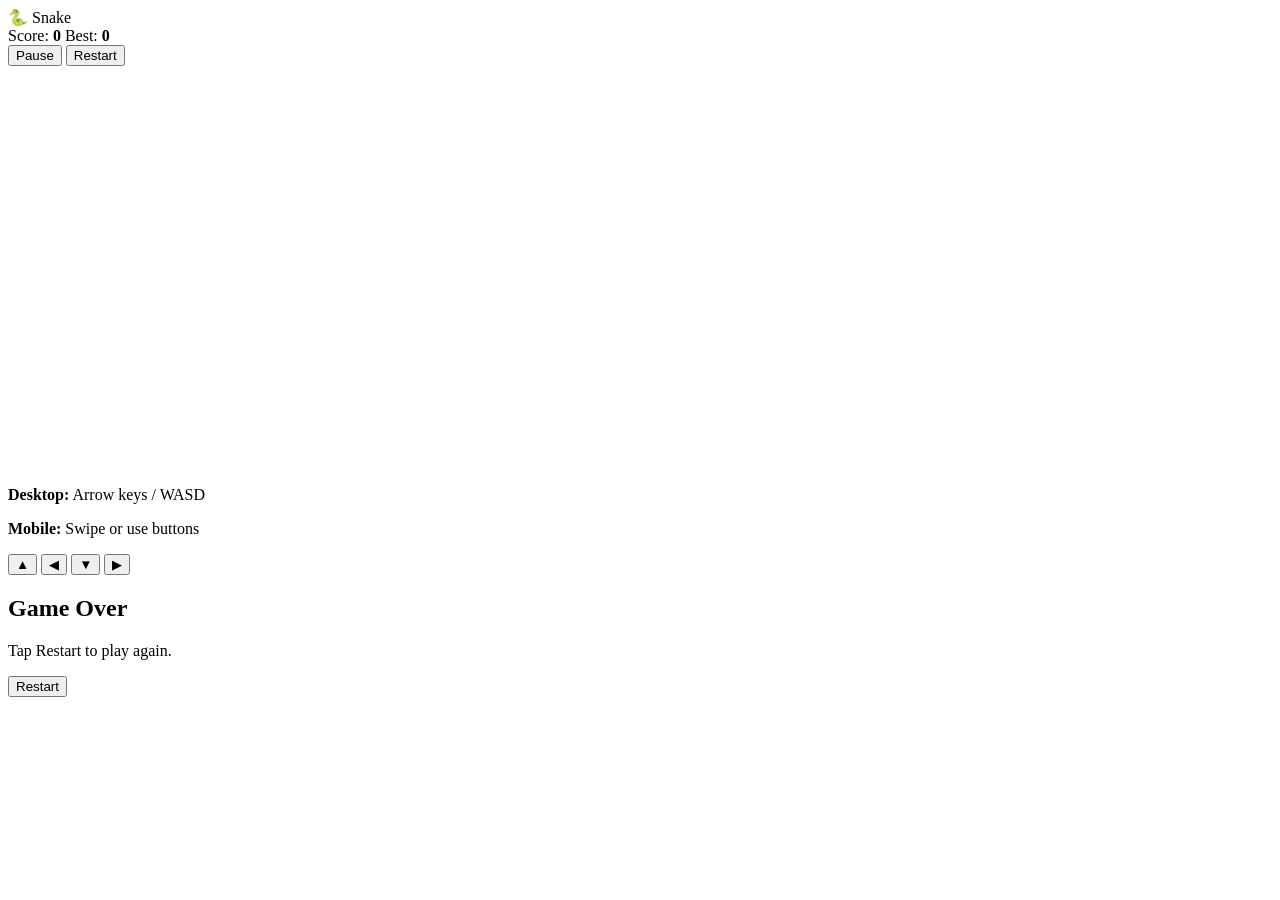
==== index.html @ 8e9a7769 "Create index.html" ====
<!doctype html>
<html lang="en">
  <head>
    <meta charset="utf-8" />
    <meta name="viewport" content="width=device-width,initial-scale=1,viewport-fit=cover" />
    <title>Snake</title>
    <link rel="stylesheet" href="style.css" />
  </head>
  <body>
    <header class="topbar">
      <div class="title">🐍 Snake</div>
      <div class="stats">
        <span>Score: <b id="score">0</b></span>
        <span>Best: <b id="best">0</b></span>
      </div>
      <div class="actions">
        <button id="pauseBtn" class="btn">Pause</button>
        <button id="restartBtn" class="btn btn-primary">Restart</button>
      </div>
    </header>

    <main class="wrap">
      <canvas id="game" width="400" height="400" aria-label="Snake game canvas"></canvas>

      <section class="help">
        <p><b>Desktop:</b> Arrow keys / WASD</p>
        <p><b>Mobile:</b> Swipe or use buttons</p>
      </section>

      <!-- Mobile controls -->
      <section class="pad" aria-label="Touch controls">
        <button class="pad-btn up" data-dir="up">▲</button>
        <button class="pad-btn left" data-dir="left">◀</button>
        <button class="pad-btn down" data-dir="down">▼</button>
        <button class="pad-btn right" data-dir="right">▶</button>
      </section>

      <div id="overlay" class="overlay hidden">
        <div class="card">
          <h2 id="overlayTitle">Game Over</h2>
          <p id="overlayMsg">Tap Restart to play again.</p>
          <div class="overlay-actions">
            <button id="overlayRestart" class="btn btn-primary">Restart</button>
          </div>
        </div>
      </div>
    </main>

    <script src="game.js"></script>
  </body>
</html>
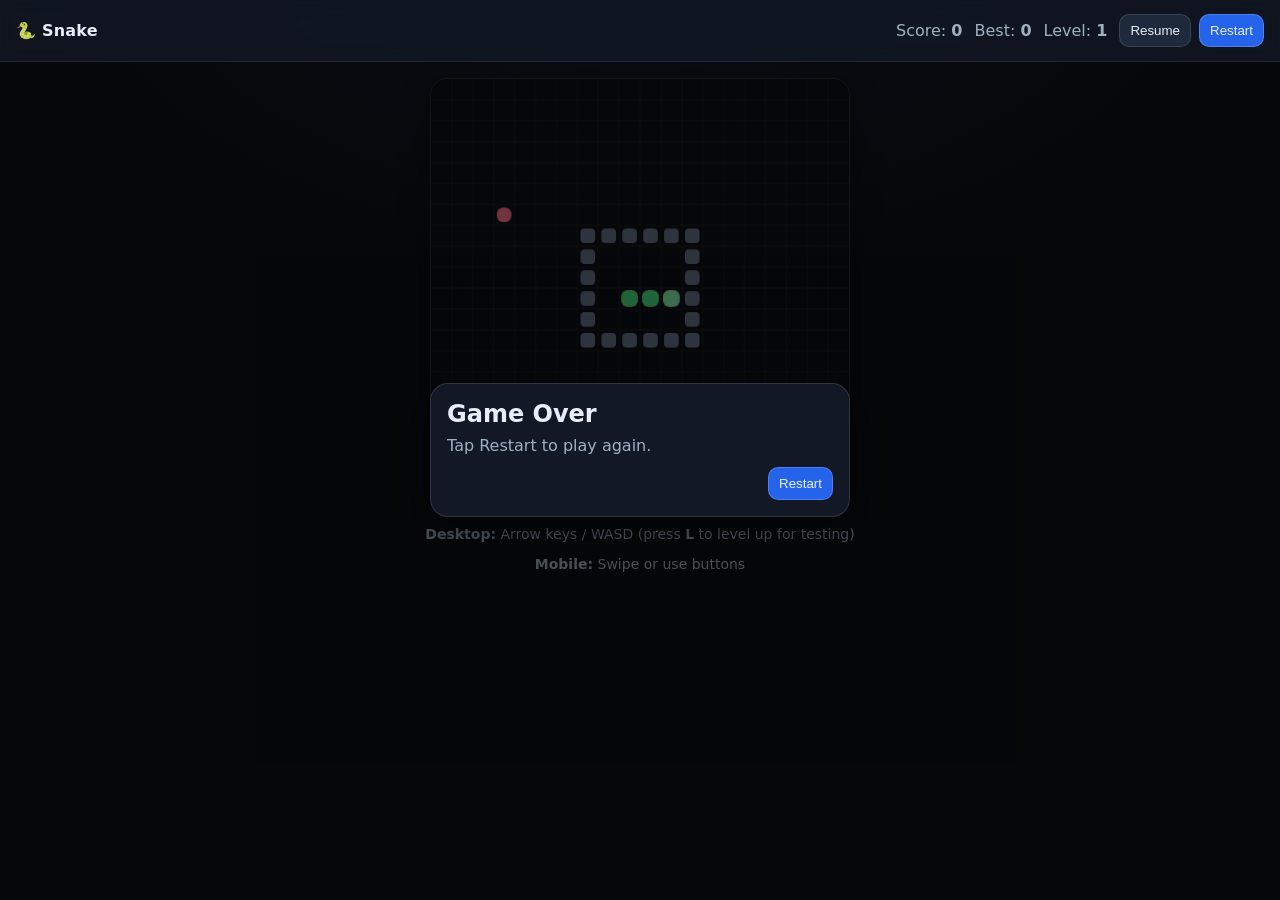
==== commit 2e8f334e: "Add levels and obstacle layouts" ====
--- a/index.html
+++ b/index.html
@@ -12,6 +12,7 @@
       <div class="stats">
         <span>Score: <b id="score">0</b></span>
         <span>Best: <b id="best">0</b></span>
+        <span>Level: <b id="level">1</b></span>
       </div>
       <div class="actions">
         <button id="pauseBtn" class="btn">Pause</button>
@@ -23,7 +24,7 @@
       <canvas id="game" width="400" height="400" aria-label="Snake game canvas"></canvas>
 
       <section class="help">
-        <p><b>Desktop:</b> Arrow keys / WASD</p>
+        <p><b>Desktop:</b> Arrow keys / WASD (press <b>L</b> to level up for testing)</p>
         <p><b>Mobile:</b> Swipe or use buttons</p>
       </section>
 
@@ -44,6 +45,8 @@
           </div>
         </div>
       </div>
+
+      <div id="levelToast" class="level-toast hidden" aria-live="polite">Level 1!</div>
     </main>
 
     <script src="game.js"></script>
--- a/style.css
+++ b/style.css
@@ -0,0 +1,137 @@
+:root {
+  --bg: #0b0f14;
+  --panel: #121826;
+  --text: #e8eef6;
+  --muted: #9fb0c3;
+  --accent: #4ade80;
+  --danger: #fb7185;
+  --btn: #1e293b;
+  --btn2: #2563eb;
+}
+
+* { box-sizing: border-box; }
+html, body { height: 100%; }
+body {
+  margin: 0;
+  font-family: system-ui, -apple-system, Segoe UI, Roboto, Arial, sans-serif;
+  background: radial-gradient(1200px 700px at 50% -10%, #182033 0%, var(--bg) 55%);
+  color: var(--text);
+}
+
+.topbar {
+  display: grid;
+  grid-template-columns: 1fr auto auto;
+  gap: 12px;
+  align-items: center;
+  padding: 14px 16px;
+  background: rgba(18,24,38,0.8);
+  backdrop-filter: blur(10px);
+  border-bottom: 1px solid rgba(255,255,255,0.08);
+  position: sticky;
+  top: 0;
+  z-index: 10;
+}
+
+.title { font-weight: 800; letter-spacing: 0.2px; }
+.stats { color: var(--muted); display: flex; gap: 12px; flex-wrap: wrap; }
+.actions { display: flex; gap: 8px; }
+
+.btn {
+  border: 1px solid rgba(255,255,255,0.12);
+  background: var(--btn);
+  color: var(--text);
+  padding: 8px 10px;
+  border-radius: 10px;
+  cursor: pointer;
+}
+.btn-primary { background: var(--btn2); border-color: rgba(255,255,255,0.18); }
+
+.wrap {
+  display: grid;
+  place-items: center;
+  padding: 16px;
+  gap: 14px;
+}
+
+canvas {
+  width: min(92vw, 420px);
+  height: min(92vw, 420px);
+  max-width: 420px;
+  max-height: 420px;
+  background: rgba(10,14,20,0.9);
+  border: 1px solid rgba(255,255,255,0.12);
+  border-radius: 18px;
+  box-shadow: 0 10px 30px rgba(0,0,0,0.35);
+  touch-action: none; /* allow swipe handling */
+}
+
+.help {
+  color: var(--muted);
+  text-align: center;
+  font-size: 14px;
+}
+
+.pad {
+  display: grid;
+  grid-template-areas:
+    ". up ."
+    "left down right";
+  gap: 10px;
+  width: min(92vw, 360px);
+  user-select: none;
+}
+
+.pad-btn {
+  font-size: 18px;
+  padding: 14px 16px;
+  border-radius: 16px;
+  border: 1px solid rgba(255,255,255,0.14);
+  background: rgba(30,41,59,0.9);
+  color: var(--text);
+}
+.pad-btn:active { transform: translateY(1px); }
+.up { grid-area: up; }
+.left { grid-area: left; }
+.down { grid-area: down; }
+.right { grid-area: right; }
+
+@media (min-width: 700px) {
+  .pad { display: none; } /* desktop doesn't need on-screen pad */
+}
+
+.overlay {
+  position: fixed;
+  inset: 0;
+  display: grid;
+  place-items: center;
+  background: rgba(0,0,0,0.55);
+  padding: 16px;
+}
+.hidden { display: none; }
+
+.card {
+  width: min(92vw, 420px);
+  background: var(--panel);
+  border: 1px solid rgba(255,255,255,0.12);
+  border-radius: 18px;
+  padding: 16px;
+  box-shadow: 0 12px 40px rgba(0,0,0,0.45);
+}
+.card h2 { margin: 0 0 8px; }
+.card p { margin: 0 0 12px; color: var(--muted); }
+.overlay-actions { display: flex; gap: 10px; justify-content: flex-end; }
+
+.level-toast {
+  position: fixed;
+  top: 82px;
+  left: 50%;
+  transform: translateX(-50%);
+  background: rgba(37, 99, 235, 0.95);
+  border: 1px solid rgba(255, 255, 255, 0.24);
+  color: #fff;
+  padding: 8px 14px;
+  border-radius: 999px;
+  font-weight: 700;
+  z-index: 20;
+  box-shadow: 0 8px 20px rgba(0, 0, 0, 0.35);
+}
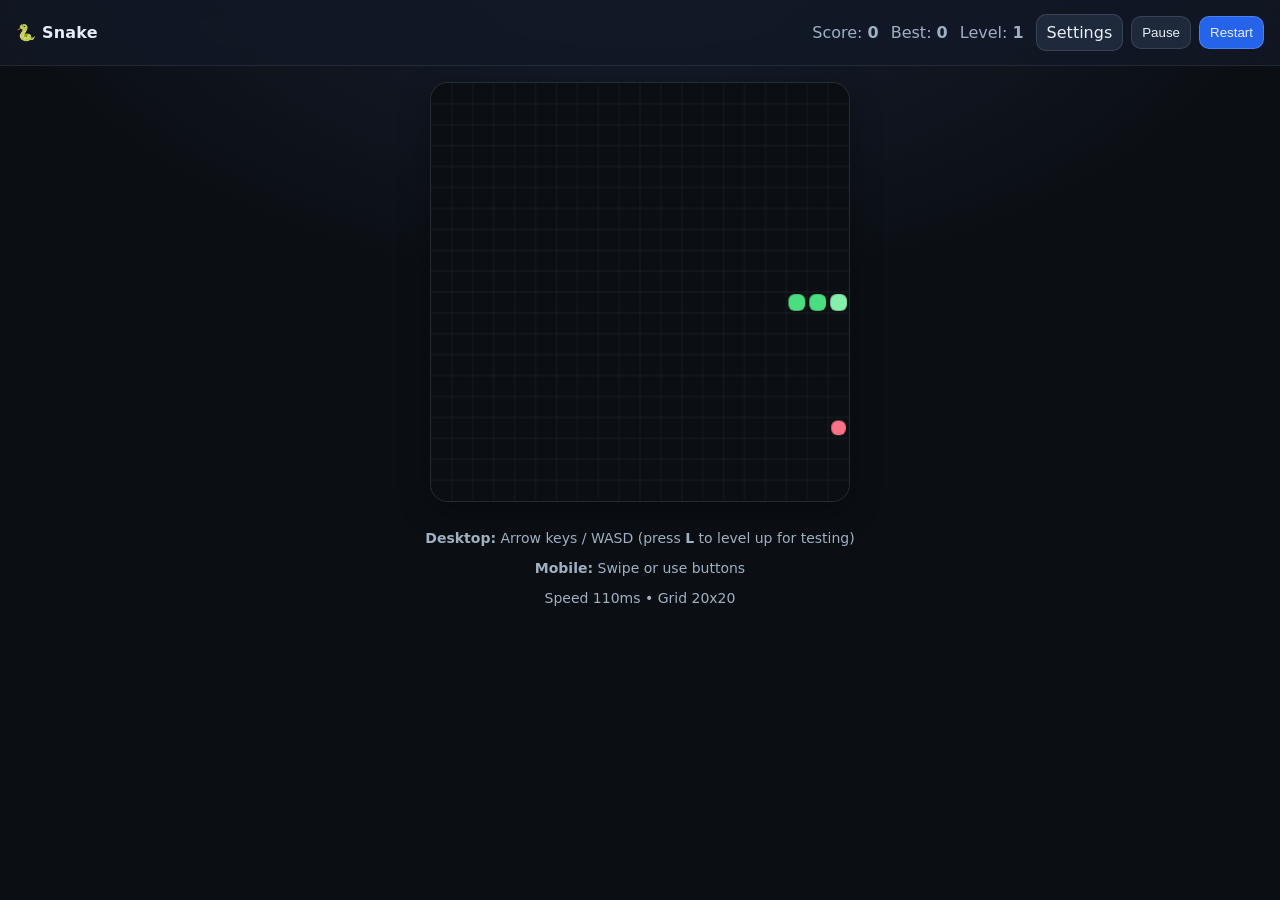
==== commit 35474550: "Remove obstacles and add game settings page" ====
--- a/index.html
+++ b/index.html
@@ -15,6 +15,7 @@
         <span>Level: <b id="level">1</b></span>
       </div>
       <div class="actions">
+        <a href="settings.html" class="btn">Settings</a>
         <button id="pauseBtn" class="btn">Pause</button>
         <button id="restartBtn" class="btn btn-primary">Restart</button>
       </div>
@@ -26,9 +27,9 @@
       <section class="help">
         <p><b>Desktop:</b> Arrow keys / WASD (press <b>L</b> to level up for testing)</p>
         <p><b>Mobile:</b> Swipe or use buttons</p>
+        <p id="settingsInfo">Speed 110ms • Grid 20x20</p>
       </section>
 
-      <!-- Mobile controls -->
       <section class="pad" aria-label="Touch controls">
         <button class="pad-btn up" data-dir="up">▲</button>
         <button class="pad-btn left" data-dir="left">◀</button>
--- a/style.css
+++ b/style.css
@@ -18,6 +18,8 @@
   color: var(--text);
 }
 
+a { text-decoration: none; }
+
 .topbar {
   display: grid;
   grid-template-columns: 1fr auto auto;
@@ -34,7 +36,7 @@
 
 .title { font-weight: 800; letter-spacing: 0.2px; }
 .stats { color: var(--muted); display: flex; gap: 12px; flex-wrap: wrap; }
-.actions { display: flex; gap: 8px; }
+.actions { display: flex; gap: 8px; align-items: center; }
 
 .btn {
   border: 1px solid rgba(255,255,255,0.12);
@@ -62,7 +64,7 @@
   border: 1px solid rgba(255,255,255,0.12);
   border-radius: 18px;
   box-shadow: 0 10px 30px rgba(0,0,0,0.35);
-  touch-action: none; /* allow swipe handling */
+  touch-action: none;
 }
 
 .help {
@@ -96,7 +98,7 @@
 .right { grid-area: right; }
 
 @media (min-width: 700px) {
-  .pad { display: none; } /* desktop doesn't need on-screen pad */
+  .pad { display: none; }
 }
 
 .overlay {
@@ -135,3 +137,53 @@
   z-index: 20;
   box-shadow: 0 8px 20px rgba(0, 0, 0, 0.35);
 }
+
+.settings-wrap {
+  min-height: 100%;
+  display: grid;
+  place-items: center;
+  padding: 20px;
+}
+
+.settings-card {
+  width: min(92vw, 520px);
+  background: var(--panel);
+  border: 1px solid rgba(255,255,255,0.12);
+  border-radius: 18px;
+  padding: 18px;
+  box-shadow: 0 12px 40px rgba(0,0,0,0.45);
+}
+
+.settings-card h1 {
+  margin: 0 0 8px;
+}
+
+.settings-note {
+  margin: 0 0 16px;
+  color: var(--muted);
+}
+
+.field {
+  display: grid;
+  gap: 8px;
+  margin-bottom: 14px;
+}
+
+.field span {
+  color: var(--text);
+  font-weight: 600;
+}
+
+.field input[type="range"] {
+  width: 100%;
+}
+
+.field b {
+  color: var(--muted);
+}
+
+.settings-actions {
+  display: flex;
+  justify-content: flex-end;
+  gap: 10px;
+}
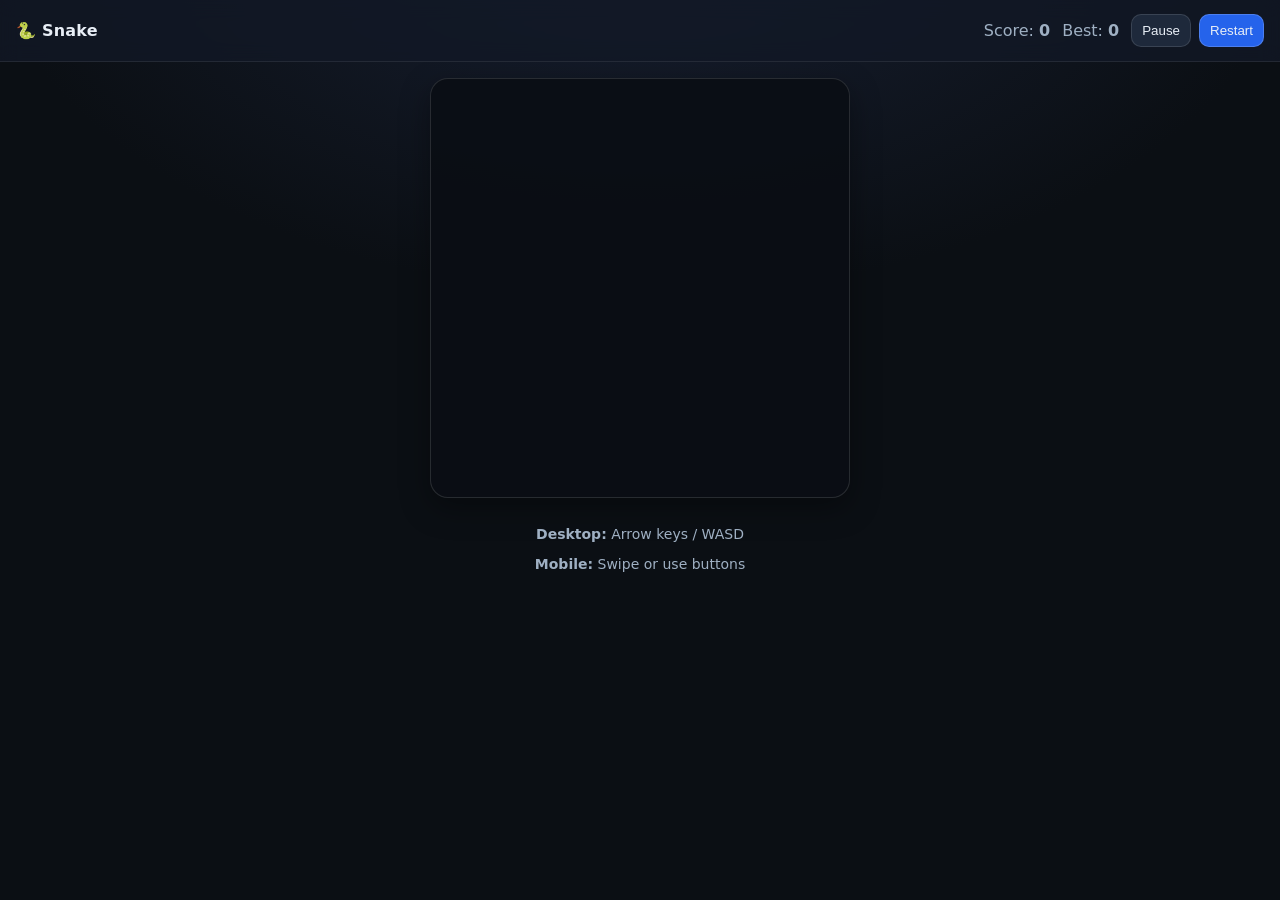
==== commit 61a12853: "Create index.html" ====
--- a/index.html
+++ b/index.html
@@ -12,10 +12,8 @@
       <div class="stats">
         <span>Score: <b id="score">0</b></span>
         <span>Best: <b id="best">0</b></span>
-        <span>Level: <b id="level">1</b></span>
       </div>
       <div class="actions">
-        <a href="settings.html" class="btn">Settings</a>
         <button id="pauseBtn" class="btn">Pause</button>
         <button id="restartBtn" class="btn btn-primary">Restart</button>
       </div>
@@ -25,11 +23,11 @@
       <canvas id="game" width="400" height="400" aria-label="Snake game canvas"></canvas>
 
       <section class="help">
-        <p><b>Desktop:</b> Arrow keys / WASD (press <b>L</b> to level up for testing)</p>
+        <p><b>Desktop:</b> Arrow keys / WASD</p>
         <p><b>Mobile:</b> Swipe or use buttons</p>
-        <p id="settingsInfo">Speed 110ms • Grid 20x20</p>
       </section>
 
+      <!-- Mobile controls -->
       <section class="pad" aria-label="Touch controls">
         <button class="pad-btn up" data-dir="up">▲</button>
         <button class="pad-btn left" data-dir="left">◀</button>
@@ -46,8 +44,6 @@
           </div>
         </div>
       </div>
-
-      <div id="levelToast" class="level-toast hidden" aria-live="polite">Level 1!</div>
     </main>
 
     <script src="game.js"></script>
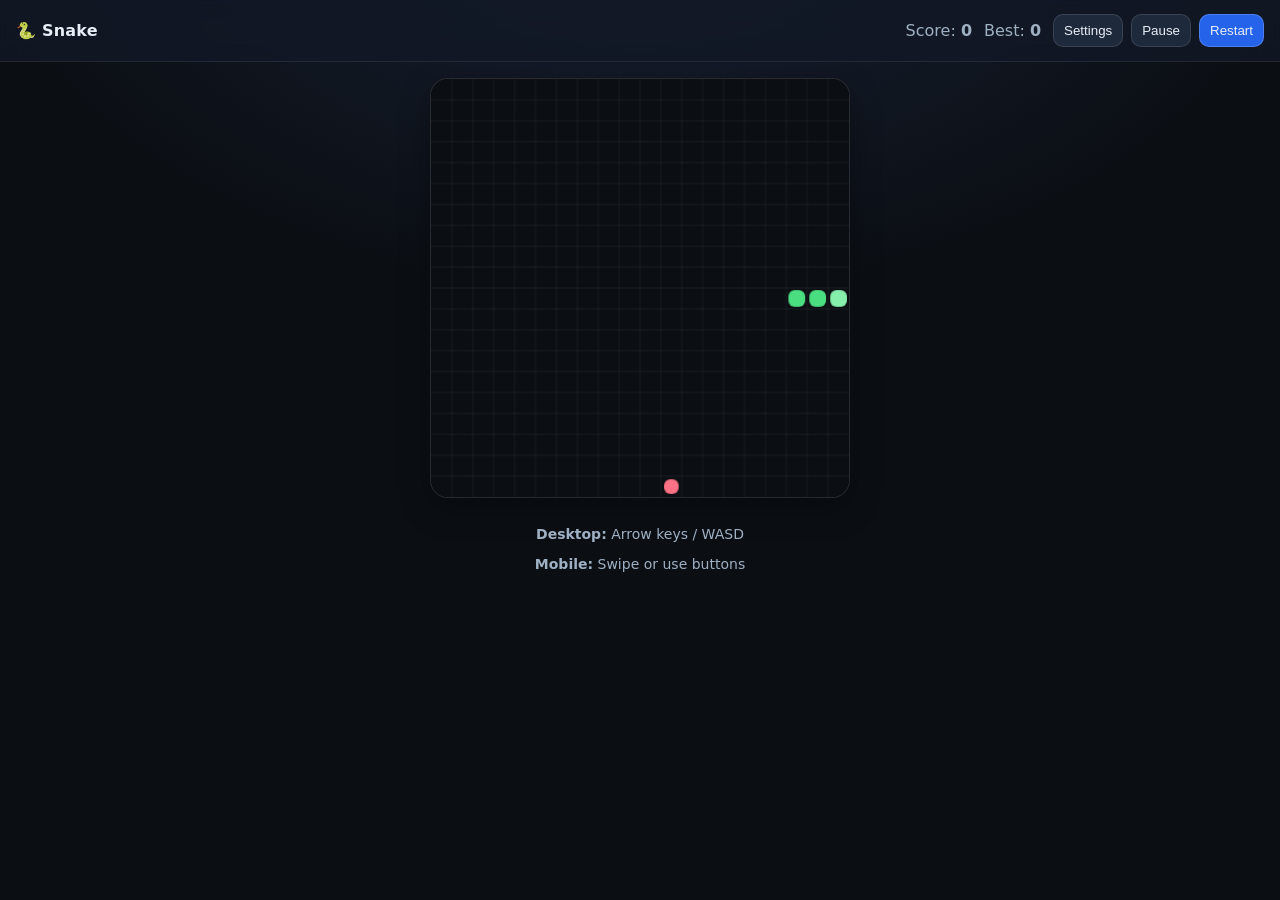
==== commit 57429a67: "Update index.html" ====
--- a/index.html
+++ b/index.html
@@ -6,14 +6,18 @@
     <title>Snake</title>
     <link rel="stylesheet" href="style.css" />
   </head>
+
   <body>
     <header class="topbar">
       <div class="title">🐍 Snake</div>
+
       <div class="stats">
         <span>Score: <b id="score">0</b></span>
         <span>Best: <b id="best">0</b></span>
       </div>
+
       <div class="actions">
+        <button id="settingsBtn" class="btn" aria-haspopup="dialog">Settings</button>
         <button id="pauseBtn" class="btn">Pause</button>
         <button id="restartBtn" class="btn btn-primary">Restart</button>
       </div>
@@ -44,6 +48,51 @@
           </div>
         </div>
       </div>
+
+      <!-- Settings -->
+      <div
+        id="settingsModal"
+        class="overlay hidden"
+        role="dialog"
+        aria-modal="true"
+        aria-label="Settings"
+      >
+        <div class="card">
+          <div class="settings-head">
+            <h2 style="margin:0">Settings</h2>
+            <button id="settingsClose" class="btn">Close</button>
+          </div>
+
+          <div class="settings-grid">
+            <label class="row">
+              <span>Speed</span>
+              <span class="row-right">
+                <input id="speedInput" type="range" min="55" max="180" step="5" />
+                <b id="speedVal">110ms</b>
+              </span>
+            </label>
+
+            <label class="row">
+              <span>Sound</span>
+              <input id="soundInput" type="checkbox" />
+            </label>
+
+            <label class="row">
+              <span>Vibration</span>
+              <input id="vibInput" type="checkbox" />
+            </label>
+
+            <label class="row">
+              <span>Reduced motion</span>
+              <input id="rmInput" type="checkbox" />
+            </label>
+
+            <p class="settings-note">
+              Tip: press <b>Esc</b> to close. Reduced motion disables particles/shake/flash.
+            </p>
+          </div>
+        </div>
+      </div>
     </main>
 
     <script src="game.js"></script>
--- a/style.css
+++ b/style.css
@@ -18,8 +18,6 @@
   color: var(--text);
 }
 
-a { text-decoration: none; }
-
 .topbar {
   display: grid;
   grid-template-columns: 1fr auto auto;
@@ -35,8 +33,8 @@
 }
 
 .title { font-weight: 800; letter-spacing: 0.2px; }
-.stats { color: var(--muted); display: flex; gap: 12px; flex-wrap: wrap; }
-.actions { display: flex; gap: 8px; align-items: center; }
+.stats { color: var(--muted); display: flex; gap: 12px; }
+.actions { display: flex; gap: 8px; }
 
 .btn {
   border: 1px solid rgba(255,255,255,0.12);
@@ -64,7 +62,7 @@
   border: 1px solid rgba(255,255,255,0.12);
   border-radius: 18px;
   box-shadow: 0 10px 30px rgba(0,0,0,0.35);
-  touch-action: none;
+  touch-action: none; /* allow swipe handling */
 }
 
 .help {
@@ -98,7 +96,7 @@
 .right { grid-area: right; }
 
 @media (min-width: 700px) {
-  .pad { display: none; }
+  .pad { display: none; } /* desktop doesn't need on-screen pad */
 }
 
 .overlay {
@@ -122,68 +120,3 @@
 .card h2 { margin: 0 0 8px; }
 .card p { margin: 0 0 12px; color: var(--muted); }
 .overlay-actions { display: flex; gap: 10px; justify-content: flex-end; }
-
-.level-toast {
-  position: fixed;
-  top: 82px;
-  left: 50%;
-  transform: translateX(-50%);
-  background: rgba(37, 99, 235, 0.95);
-  border: 1px solid rgba(255, 255, 255, 0.24);
-  color: #fff;
-  padding: 8px 14px;
-  border-radius: 999px;
-  font-weight: 700;
-  z-index: 20;
-  box-shadow: 0 8px 20px rgba(0, 0, 0, 0.35);
-}
-
-.settings-wrap {
-  min-height: 100%;
-  display: grid;
-  place-items: center;
-  padding: 20px;
-}
-
-.settings-card {
-  width: min(92vw, 520px);
-  background: var(--panel);
-  border: 1px solid rgba(255,255,255,0.12);
-  border-radius: 18px;
-  padding: 18px;
-  box-shadow: 0 12px 40px rgba(0,0,0,0.45);
-}
-
-.settings-card h1 {
-  margin: 0 0 8px;
-}
-
-.settings-note {
-  margin: 0 0 16px;
-  color: var(--muted);
-}
-
-.field {
-  display: grid;
-  gap: 8px;
-  margin-bottom: 14px;
-}
-
-.field span {
-  color: var(--text);
-  font-weight: 600;
-}
-
-.field input[type="range"] {
-  width: 100%;
-}
-
-.field b {
-  color: var(--muted);
-}
-
-.settings-actions {
-  display: flex;
-  justify-content: flex-end;
-  gap: 10px;
-}
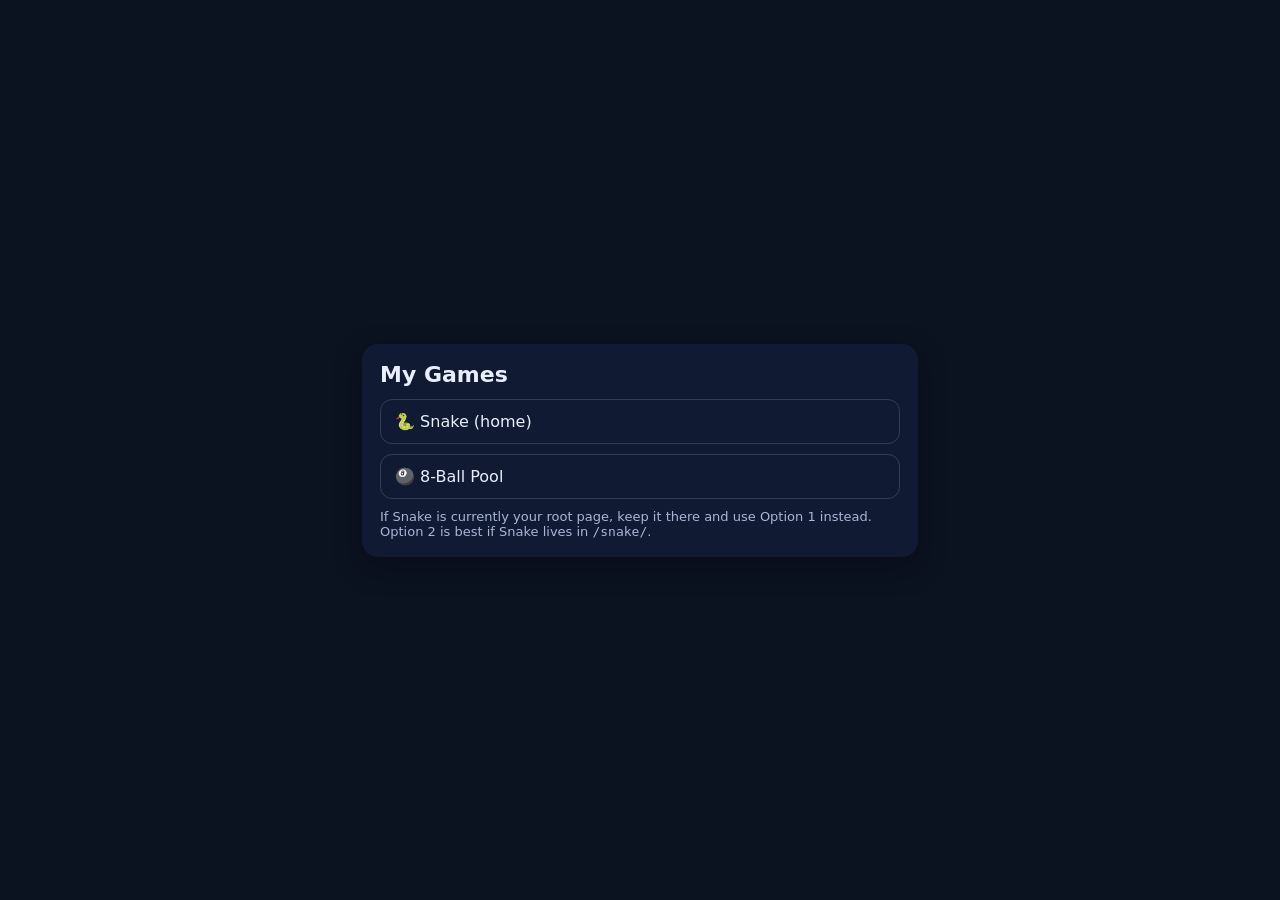
==== commit 9c2c61c9: "Update index.html" ====
--- a/index.html
+++ b/index.html
@@ -1,100 +1,41 @@
 <!doctype html>
 <html lang="en">
-  <head>
-    <meta charset="utf-8" />
-    <meta name="viewport" content="width=device-width,initial-scale=1,viewport-fit=cover" />
-    <title>Snake</title>
-    <link rel="stylesheet" href="style.css" />
-  </head>
-
-  <body>
-    <header class="topbar">
-      <div class="title">🐍 Snake</div>
-
-      <div class="stats">
-        <span>Score: <b id="score">0</b></span>
-        <span>Best: <b id="best">0</b></span>
-      </div>
-
-      <div class="actions">
-        <button id="settingsBtn" class="btn" aria-haspopup="dialog">Settings</button>
-        <button id="pauseBtn" class="btn">Pause</button>
-        <button id="restartBtn" class="btn btn-primary">Restart</button>
-      </div>
-    </header>
-
-    <main class="wrap">
-      <canvas id="game" width="400" height="400" aria-label="Snake game canvas"></canvas>
-
-      <section class="help">
-        <p><b>Desktop:</b> Arrow keys / WASD</p>
-        <p><b>Mobile:</b> Swipe or use buttons</p>
-      </section>
-
-      <!-- Mobile controls -->
-      <section class="pad" aria-label="Touch controls">
-        <button class="pad-btn up" data-dir="up">▲</button>
-        <button class="pad-btn left" data-dir="left">◀</button>
-        <button class="pad-btn down" data-dir="down">▼</button>
-        <button class="pad-btn right" data-dir="right">▶</button>
-      </section>
-
-      <div id="overlay" class="overlay hidden">
-        <div class="card">
-          <h2 id="overlayTitle">Game Over</h2>
-          <p id="overlayMsg">Tap Restart to play again.</p>
-          <div class="overlay-actions">
-            <button id="overlayRestart" class="btn btn-primary">Restart</button>
-          </div>
-        </div>
-      </div>
-
-      <!-- Settings -->
-      <div
-        id="settingsModal"
-        class="overlay hidden"
-        role="dialog"
-        aria-modal="true"
-        aria-label="Settings"
-      >
-        <div class="card">
-          <div class="settings-head">
-            <h2 style="margin:0">Settings</h2>
-            <button id="settingsClose" class="btn">Close</button>
-          </div>
-
-          <div class="settings-grid">
-            <label class="row">
-              <span>Speed</span>
-              <span class="row-right">
-                <input id="speedInput" type="range" min="55" max="180" step="5" />
-                <b id="speedVal">110ms</b>
-              </span>
-            </label>
-
-            <label class="row">
-              <span>Sound</span>
-              <input id="soundInput" type="checkbox" />
-            </label>
-
-            <label class="row">
-              <span>Vibration</span>
-              <input id="vibInput" type="checkbox" />
-            </label>
-
-            <label class="row">
-              <span>Reduced motion</span>
-              <input id="rmInput" type="checkbox" />
-            </label>
-
-            <p class="settings-note">
-              Tip: press <b>Esc</b> to close. Reduced motion disables particles/shake/flash.
-            </p>
-          </div>
-        </div>
-      </div>
-    </main>
-
-    <script src="game.js"></script>
-  </body>
+<head>
+  <meta charset="UTF-8" />
+  <meta name="viewport" content="width=device-width, initial-scale=1.0, viewport-fit=cover" />
+  <title>My Games</title>
+  <style>
+    body{
+      margin:0; min-height:100vh; display:grid; place-items:center;
+      font-family:system-ui, -apple-system, Segoe UI, Roboto, Arial;
+      background:#0b1220; color:#e9eefc;
+    }
+    .card{
+      width:min(92vw,520px);
+      background:#101a33;
+      border-radius:16px;
+      padding:18px;
+      box-shadow:0 10px 30px rgba(0,0,0,.25);
+    }
+    h1{ margin:0 0 12px; font-size:22px; }
+    a{
+      display:block; padding:12px 14px; margin:10px 0;
+      border-radius:12px; text-decoration:none; color:#e9eefc;
+      border:1px solid rgba(255,255,255,0.15);
+    }
+    a:hover{ background:rgba(255,255,255,0.06); }
+    .hint{ color:#a9b6d6; font-size:13px; margin-top:10px; }
+  </style>
+</head>
+<body>
+  <div class="card">
+    <h1>My Games</h1>
+    <a href="./">🐍 Snake (home)</a>
+    <a href="./pool/">🎱 8-Ball Pool</a>
+    <div class="hint">
+      If Snake is currently your root page, keep it there and use Option 1 instead.
+      Option 2 is best if Snake lives in <code>/snake/</code>.
+    </div>
+  </div>
+</body>
 </html>
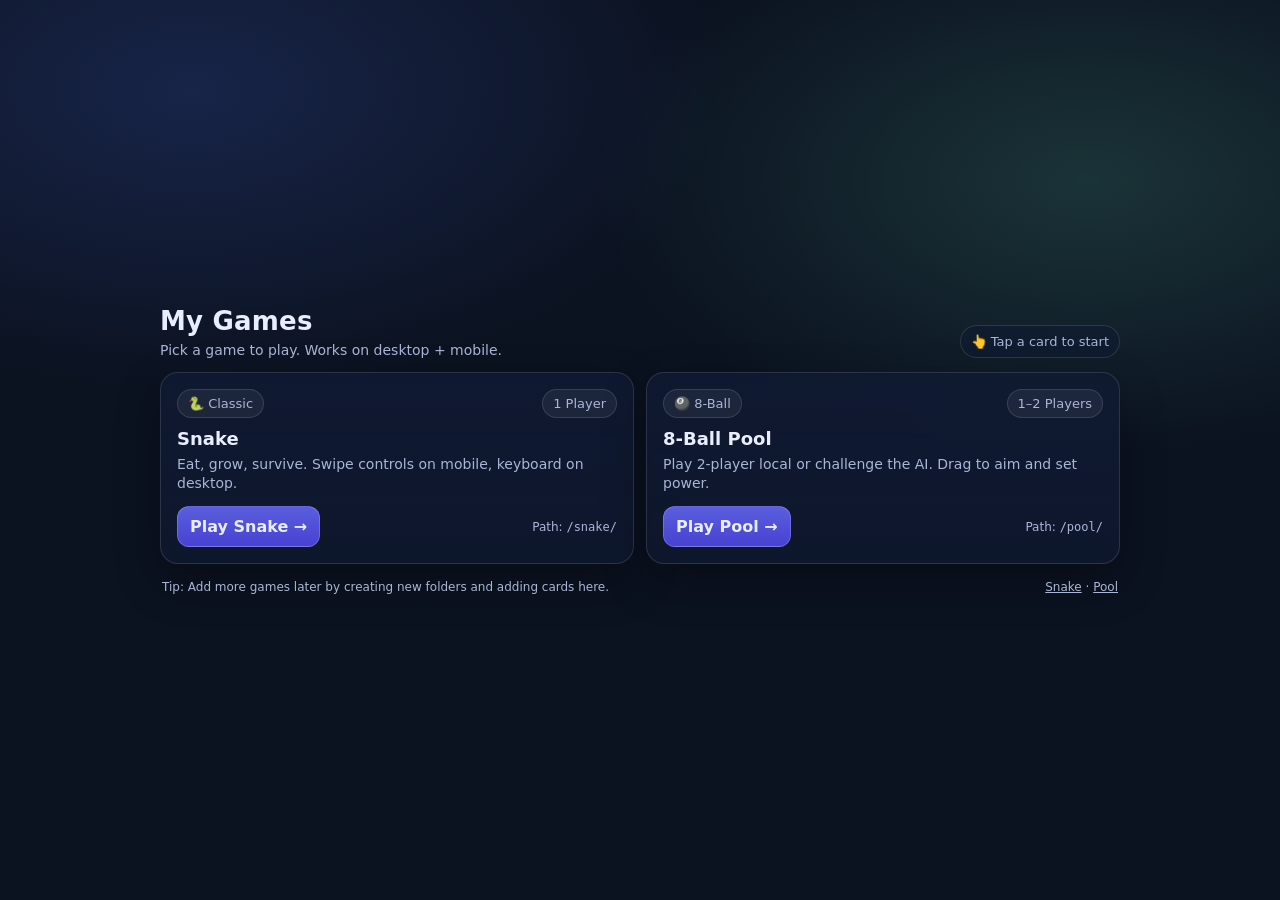
==== commit 0cbbf41f: "Update index.html" ====
--- a/index.html
+++ b/index.html
@@ -1,41 +1,248 @@
 <!doctype html>
 <html lang="en">
-<head>
-  <meta charset="UTF-8" />
-  <meta name="viewport" content="width=device-width, initial-scale=1.0, viewport-fit=cover" />
-  <title>My Games</title>
-  <style>
-    body{
-      margin:0; min-height:100vh; display:grid; place-items:center;
-      font-family:system-ui, -apple-system, Segoe UI, Roboto, Arial;
-      background:#0b1220; color:#e9eefc;
-    }
-    .card{
-      width:min(92vw,520px);
-      background:#101a33;
-      border-radius:16px;
-      padding:18px;
-      box-shadow:0 10px 30px rgba(0,0,0,.25);
-    }
-    h1{ margin:0 0 12px; font-size:22px; }
-    a{
-      display:block; padding:12px 14px; margin:10px 0;
-      border-radius:12px; text-decoration:none; color:#e9eefc;
-      border:1px solid rgba(255,255,255,0.15);
-    }
-    a:hover{ background:rgba(255,255,255,0.06); }
-    .hint{ color:#a9b6d6; font-size:13px; margin-top:10px; }
-  </style>
-</head>
-<body>
-  <div class="card">
-    <h1>My Games</h1>
-    <a href="./">🐍 Snake (home)</a>
-    <a href="./pool/">🎱 8-Ball Pool</a>
-    <div class="hint">
-      If Snake is currently your root page, keep it there and use Option 1 instead.
-      Option 2 is best if Snake lives in <code>/snake/</code>.
+  <head>
+    <meta charset="utf-8" />
+    <meta name="viewport" content="width=device-width,initial-scale=1,viewport-fit=cover" />
+    <title>My Games</title>
+    <style>
+      :root{
+        --bg:#0b1220;
+        --panel:#101a33;
+        --panel2:#0f1b3f;
+        --text:#e9eefc;
+        --muted:#a9b6d6;
+        --stroke:rgba(255,255,255,.12);
+      }
+
+      *{ box-sizing:border-box; }
+      html,body{ height:100%; }
+      body{
+        margin:0;
+        font-family:system-ui, -apple-system, Segoe UI, Roboto, Arial;
+        background:
+          radial-gradient(900px 500px at 15% 10%, rgba(80,120,255,.18), transparent 60%),
+          radial-gradient(900px 500px at 85% 20%, rgba(120,255,200,.14), transparent 55%),
+          var(--bg);
+        color:var(--text);
+      }
+
+      .wrap{
+        min-height:100%;
+        display:flex;
+        align-items:center;
+        justify-content:center;
+        padding:22px 14px;
+      }
+
+      .shell{
+        width:min(960px, 100%);
+        display:flex;
+        flex-direction:column;
+        gap:14px;
+      }
+
+      header{
+        display:flex;
+        align-items:flex-end;
+        justify-content:space-between;
+        gap:12px;
+      }
+
+      h1{
+        margin:0;
+        font-size:22px;
+        letter-spacing:.2px;
+      }
+
+      .sub{
+        margin:6px 0 0;
+        color:var(--muted);
+        font-size:14px;
+      }
+
+      .pill{
+        display:inline-flex;
+        gap:8px;
+        align-items:center;
+        padding:8px 10px;
+        border:1px solid var(--stroke);
+        background:rgba(16,26,51,.6);
+        border-radius:999px;
+        color:var(--muted);
+        font-size:13px;
+        white-space:nowrap;
+      }
+
+      .grid{
+        display:grid;
+        grid-template-columns:repeat(12, 1fr);
+        gap:12px;
+      }
+
+      .card{
+        grid-column: span 12;
+        background:linear-gradient(180deg, rgba(16,26,51,.85), rgba(16,26,51,.65));
+        border:1px solid var(--stroke);
+        border-radius:18px;
+        overflow:hidden;
+        box-shadow:0 18px 45px rgba(0,0,0,.28);
+        transition:transform .12s ease, border-color .12s ease;
+      }
+
+      .card:active{ transform:scale(.99); }
+
+      .card a{
+        display:block;
+        text-decoration:none;
+        color:inherit;
+        padding:16px;
+      }
+
+      .top{
+        display:flex;
+        align-items:center;
+        justify-content:space-between;
+        gap:10px;
+      }
+
+      .badge{
+        display:inline-flex;
+        align-items:center;
+        gap:8px;
+        padding:6px 10px;
+        border-radius:999px;
+        background:rgba(255,255,255,.06);
+        border:1px solid var(--stroke);
+        color:var(--muted);
+        font-size:13px;
+      }
+
+      .name{
+        margin:10px 0 0;
+        font-size:18px;
+        font-weight:800;
+      }
+
+      .desc{
+        margin:6px 0 0;
+        color:var(--muted);
+        font-size:14px;
+        line-height:1.35;
+      }
+
+      .cta{
+        margin-top:14px;
+        display:flex;
+        gap:10px;
+        align-items:center;
+        justify-content:space-between;
+        flex-wrap:wrap;
+      }
+
+      .btn{
+        display:inline-flex;
+        align-items:center;
+        justify-content:center;
+        gap:10px;
+        padding:10px 12px;
+        border-radius:12px;
+        background:rgba(255,255,255,.08);
+        border:1px solid var(--stroke);
+        font-weight:700;
+      }
+
+      .btn.primary{
+        background:linear-gradient(180deg, rgba(99,102,241,.9), rgba(79,70,229,.9));
+        border-color:rgba(255,255,255,.18);
+      }
+
+      .meta{
+        color:var(--muted);
+        font-size:12px;
+      }
+
+      @media (min-width: 720px){
+        h1{ font-size:26px; }
+        .card{ grid-column: span 6; }
+      }
+
+      footer{
+        color:var(--muted);
+        font-size:12px;
+        display:flex;
+        justify-content:space-between;
+        gap:10px;
+        flex-wrap:wrap;
+        padding:2px 2px 0;
+      }
+
+      footer a{ color:var(--muted); }
+    </style>
+  </head>
+
+  <body>
+    <div class="wrap">
+      <div class="shell">
+        <header>
+          <div>
+            <h1>My Games</h1>
+            <p class="sub">Pick a game to play. Works on desktop + mobile.</p>
+          </div>
+
+          <div class="pill" title="Tip">
+            👆 Tap a card to start
+          </div>
+        </header>
+
+        <section class="grid">
+          <!-- SNAKE -->
+          <article class="card">
+            <a href="./snake/">
+              <div class="top">
+                <div class="badge">🐍 Classic</div>
+                <div class="badge">1 Player</div>
+              </div>
+
+              <div class="name">Snake</div>
+              <p class="desc">
+                Eat, grow, survive. Swipe controls on mobile, keyboard on desktop.
+              </p>
+
+              <div class="cta">
+                <span class="btn primary">Play Snake →</span>
+                <span class="meta">Path: <code>/snake/</code></span>
+              </div>
+            </a>
+          </article>
+
+          <!-- POOL -->
+          <article class="card">
+            <a href="./pool/">
+              <div class="top">
+                <div class="badge">🎱 8-Ball</div>
+                <div class="badge">1–2 Players</div>
+              </div>
+
+              <div class="name">8-Ball Pool</div>
+              <p class="desc">
+                Play 2-player local or challenge the AI. Drag to aim and set power.
+              </p>
+
+              <div class="cta">
+                <span class="btn primary">Play Pool →</span>
+                <span class="meta">Path: <code>/pool/</code></span>
+              </div>
+            </a>
+          </article>
+        </section>
+
+        <footer>
+          <div>Tip: Add more games later by creating new folders and adding cards here.</div>
+          <div>
+            <a href="./snake/">Snake</a> · <a href="./pool/">Pool</a>
+          </div>
+        </footer>
+      </div>
     </div>
-  </div>
-</body>
+  </body>
 </html>
